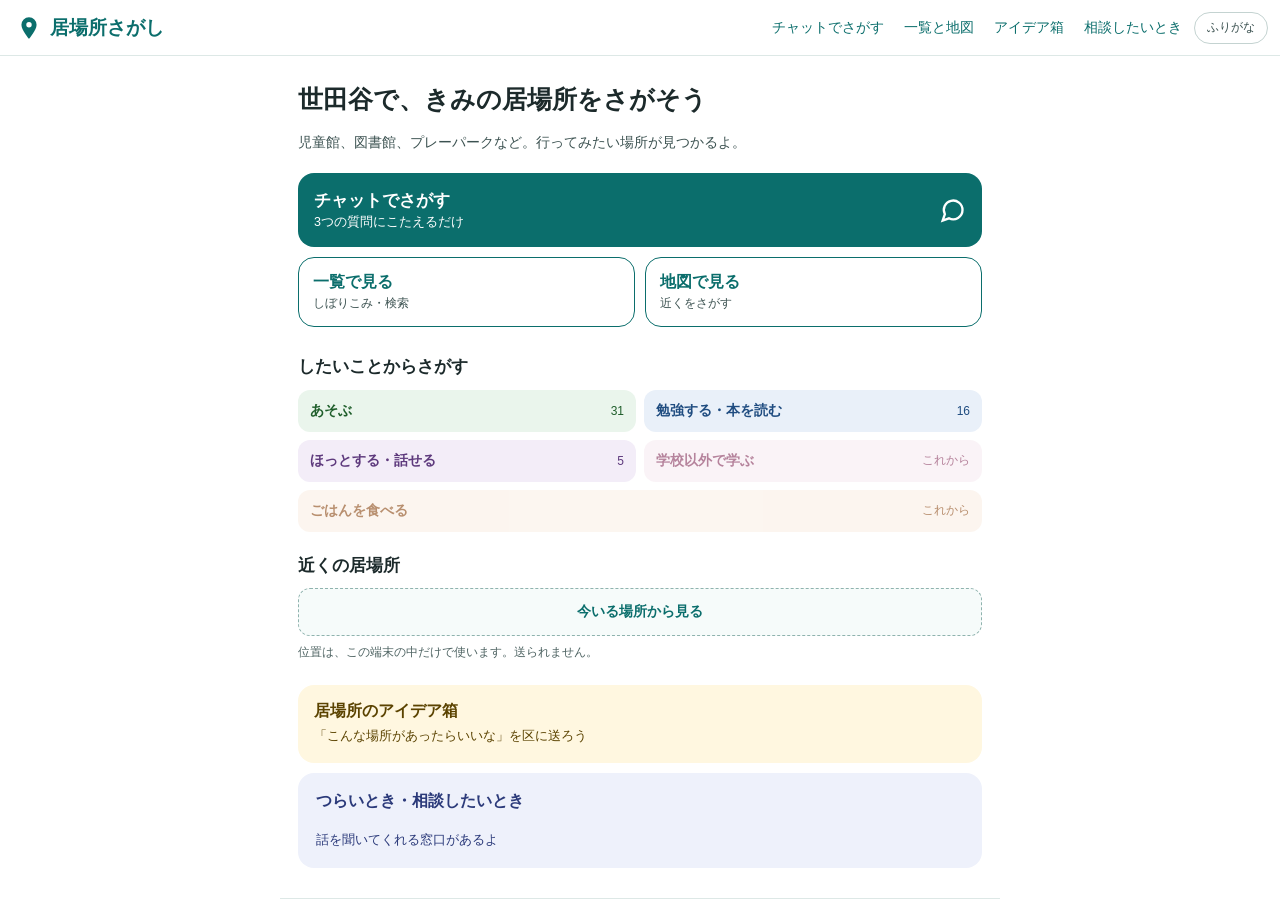
==== trial/index.html @ 089b8057 "試作: trial/ を追加（Decidim 0.32 の iframe コンポーネントに全画面で入れる完全版の検証用） - トップ・チャット・一覧・地図・詳細・アイデア箱・相談、PCは一覧と地図の2" ====
<!DOCTYPE html>
<html lang="ja">
<head>
<meta charset="UTF-8">
<meta name="viewport" content="width=device-width, initial-scale=1, viewport-fit=cover">
<meta name="robots" content="noindex">
<title>居場所さがし（試作）｜世田谷区 子ども・若者のページ</title>
<link rel="stylesheet" href="vendor/leaflet-1.9.4/leaflet.css">
<link rel="stylesheet" href="styles.css">
</head>
<body>
<div id="app">
  <header class="app-header">
    <a class="brand" href="#/">
      <svg width="26" height="26" viewBox="0 0 24 24" aria-hidden="true"><path fill="currentColor" d="M12 2a7 7 0 00-7 7c0 5 7 13 7 13s7-8 7-13a7 7 0 00-7-7zm0 9.5A2.5 2.5 0 1112 6.5a2.5 2.5 0 010 5z"/></svg>
      <span>居場所さがし</span>
    </a>
    <nav class="desk-nav" aria-label="メニュー">
      <a href="#/chat" data-nav="chat">チャットでさがす</a>
      <a href="#/list" data-nav="list">一覧と地図</a>
      <a href="#/idea" data-nav="idea">アイデア箱</a>
      <a href="#/help" data-nav="help">相談したいとき</a>
    </nav>
    <button type="button" class="furigana-btn" id="furigana" aria-pressed="false">ふりがな</button>
  </header>

  <main id="view" tabindex="-1"></main>

  <nav class="tabbar" aria-label="メニュー">
    <a href="#/" data-tab="top"><svg viewBox="0 0 24 24" aria-hidden="true"><path d="M3 11l9-7 9 7v9a1 1 0 01-1 1h-5v-6H9v6H4a1 1 0 01-1-1z"/></svg>トップ</a>
    <a href="#/chat" data-tab="chat"><svg viewBox="0 0 24 24" aria-hidden="true"><path d="M21 12a8 8 0 01-11.6 7.1L4 21l1.9-5.4A8 8 0 1121 12z"/></svg>チャット</a>
    <a href="#/list" data-tab="list"><svg viewBox="0 0 24 24" aria-hidden="true"><path d="M8 6h13M8 12h13M8 18h13M3 6h.01M3 12h.01M3 18h.01"/></svg>一覧</a>
    <a href="#/map" data-tab="map"><svg viewBox="0 0 24 24" aria-hidden="true"><path d="M9 4L3 6v14l6-2 6 2 6-2V4l-6 2-6-2zM9 4v14M15 6v14"/></svg>地図</a>
    <a href="#/idea" data-tab="idea"><svg viewBox="0 0 24 24" aria-hidden="true"><path d="M9 18h6M10 21h4M12 3a6 6 0 00-3.5 10.9V16h7v-2.1A6 6 0 0012 3z"/></svg>アイデア</a>
  </nav>
</div>

<script src="vendor/leaflet-1.9.4/leaflet.js"></script>
<script src="config.js"></script>
<script src="data.js"></script>
<script src="app.js"></script>
</body>
</html>
---- trial/vendor/leaflet-1.9.4/leaflet.css ----
/* required styles */

.leaflet-pane,
.leaflet-tile,
.leaflet-marker-icon,
.leaflet-marker-shadow,
.leaflet-tile-container,
.leaflet-pane > svg,
.leaflet-pane > canvas,
.leaflet-zoom-box,
.leaflet-image-layer,
.leaflet-layer {
	position: absolute;
	left: 0;
	top: 0;
	}
.leaflet-container {
	overflow: hidden;
	}
.leaflet-tile,
.leaflet-marker-icon,
.leaflet-marker-shadow {
	-webkit-user-select: none;
	   -moz-user-select: none;
	        user-select: none;
	  -webkit-user-drag: none;
	}
/* Prevents IE11 from highlighting tiles in blue */
.leaflet-tile::selection {
	background: transparent;
}
/* Safari renders non-retina tile on retina better with this, but Chrome is worse */
.leaflet-safari .leaflet-tile {
	image-rendering: -webkit-optimize-contrast;
	}
/* hack that prevents hw layers "stretching" when loading new tiles */
.leaflet-safari .leaflet-tile-container {
	width: 1600px;
	height: 1600px;
	-webkit-transform-origin: 0 0;
	}
.leaflet-marker-icon,
.leaflet-marker-shadow {
	display: block;
	}
/* .leaflet-container svg: reset svg max-width decleration shipped in Joomla! (joomla.org) 3.x */
/* .leaflet-container img: map is broken in FF if you have max-width: 100% on tiles */
.leaflet-container .leaflet-overlay-pane svg {
	max-width: none !important;
	max-height: none !important;
	}
.leaflet-container .leaflet-marker-pane img,
.leaflet-container .leaflet-shadow-pane img,
.leaflet-container .leaflet-tile-pane img,
.leaflet-container img.leaflet-image-layer,
.leaflet-container .leaflet-tile {
	max-width: none !important;
	max-height: none !important;
	width: auto;
	padding: 0;
	}

.leaflet-container img.leaflet-tile {
	/* See: https://bugs.chromium.org/p/chromium/issues/detail?id=600120 */
	mix-blend-mode: plus-lighter;
}

.leaflet-container.leaflet-touch-zoom {
	-ms-touch-action: pan-x pan-y;
	touch-action: pan-x pan-y;
	}
.leaflet-container.leaflet-touch-drag {
	-ms-touch-action: pinch-zoom;
	/* Fallback for FF which doesn't support pinch-zoom */
	touch-action: none;
	touch-action: pinch-zoom;
}
.leaflet-container.leaflet-touch-drag.leaflet-touch-zoom {
	-ms-touch-action: none;
	touch-action: none;
}
.leaflet-container {
	-webkit-tap-highlight-color: transparent;
}
.leaflet-container a {
	-webkit-tap-highlight-color: rgba(51, 181, 229, 0.4);
}
.leaflet-tile {
	filter: inherit;
	visibility: hidden;
	}
.leaflet-tile-loaded {
	visibility: inherit;
	}
.leaflet-zoom-box {
	width: 0;
	height: 0;
	-moz-box-sizing: border-box;
	     box-sizing: border-box;
	z-index: 800;
	}
/* workaround for https://bugzilla.mozilla.org/show_bug.cgi?id=888319 */
.leaflet-overlay-pane svg {
	-moz-user-select: none;
	}

.leaflet-pane         { z-index: 400; }

.leaflet-tile-pane    { z-index: 200; }
.leaflet-overlay-pane { z-index: 400; }
.leaflet-shadow-pane  { z-index: 500; }
.leaflet-marker-pane  { z-index: 600; }
.leaflet-tooltip-pane   { z-index: 650; }
.leaflet-popup-pane   { z-index: 700; }

.leaflet-map-pane canvas { z-index: 100; }
.leaflet-map-pane svg    { z-index: 200; }

.leaflet-vml-shape {
	width: 1px;
	height: 1px;
	}
.lvml {
	behavior: url(#default#VML);
	display: inline-block;
	position: absolute;
	}


/* control positioning */

.leaflet-control {
	position: relative;
	z-index: 800;
	pointer-events: visiblePainted; /* IE 9-10 doesn't have auto */
	pointer-events: auto;
	}
.leaflet-top,
.leaflet-bottom {
	position: absolute;
	z-index: 1000;
	pointer-events: none;
	}
.leaflet-top {
	top: 0;
	}
.leaflet-right {
	right: 0;
	}
.leaflet-bottom {
	bottom: 0;
	}
.leaflet-left {
	left: 0;
	}
.leaflet-control {
	float: left;
	clear: both;
	}
.leaflet-right .leaflet-control {
	float: right;
	}
.leaflet-top .leaflet-control {
	margin-top: 10px;
	}
.leaflet-bottom .leaflet-control {
	margin-bottom: 10px;
	}
.leaflet-left .leaflet-control {
	margin-left: 10px;
	}
.leaflet-right .leaflet-control {
	margin-right: 10px;
	}


/* zoom and fade animations */

.leaflet-fade-anim .leaflet-popup {
	opacity: 0;
	-webkit-transition: opacity 0.2s linear;
	   -moz-transition: opacity 0.2s linear;
	        transition: opacity 0.2s linear;
	}
.leaflet-fade-anim .leaflet-map-pane .leaflet-popup {
	opacity: 1;
	}
.leaflet-zoom-animated {
	-webkit-transform-origin: 0 0;
	    -ms-transform-origin: 0 0;
	        transform-origin: 0 0;
	}
svg.leaflet-zoom-animated {
	will-change: transform;
}

.leaflet-zoom-anim .leaflet-zoom-animated {
	-webkit-transition: -webkit-transform 0.25s cubic-bezier(0,0,0.25,1);
	   -moz-transition:    -moz-transform 0.25s cubic-bezier(0,0,0.25,1);
	        transition:         transform 0.25s cubic-bezier(0,0,0.25,1);
	}
.leaflet-zoom-anim .leaflet-tile,
.leaflet-pan-anim .leaflet-tile {
	-webkit-transition: none;
	   -moz-transition: none;
	        transition: none;
	}

.leaflet-zoom-anim .leaflet-zoom-hide {
	visibility: hidden;
	}


/* cursors */

.leaflet-interactive {
	cursor: pointer;
	}
.leaflet-grab {
	cursor: -webkit-grab;
	cursor:    -moz-grab;
	cursor:         grab;
	}
.leaflet-crosshair,
.leaflet-crosshair .leaflet-interactive {
	cursor: crosshair;
	}
.leaflet-popup-pane,
.leaflet-control {
	cursor: auto;
	}
.leaflet-dragging .leaflet-grab,
.leaflet-dragging .leaflet-grab .leaflet-interactive,
.leaflet-dragging .leaflet-marker-draggable {
	cursor: move;
	cursor: -webkit-grabbing;
	cursor:    -moz-grabbing;
	cursor:         grabbing;
	}

/* marker & overlays interactivity */
.leaflet-marker-icon,
.leaflet-marker-shadow,
.leaflet-image-layer,
.leaflet-pane > svg path,
.leaflet-tile-container {
	pointer-events: none;
	}

.leaflet-marker-icon.leaflet-interactive,
.leaflet-image-layer.leaflet-interactive,
.leaflet-pane > svg path.leaflet-interactive,
svg.leaflet-image-layer.leaflet-interactive path {
	pointer-events: visiblePainted; /* IE 9-10 doesn't have auto */
	pointer-events: auto;
	}

/* visual tweaks */

.leaflet-container {
	background: #ddd;
	outline-offset: 1px;
	}
.leaflet-container a {
	color: #0078A8;
	}
.leaflet-zoom-box {
	border: 2px dotted #38f;
	background: rgba(255,255,255,0.5);
	}


/* general typography */
.leaflet-container {
	font-family: "Helvetica Neue", Arial, Helvetica, sans-serif;
	font-size: 12px;
	font-size: 0.75rem;
	line-height: 1.5;
	}


/* general toolbar styles */

.leaflet-bar {
	box-shadow: 0 1px 5px rgba(0,0,0,0.65);
	border-radius: 4px;
	}
.leaflet-bar a {
	background-color: #fff;
	border-bottom: 1px solid #ccc;
	width: 26px;
	height: 26px;
	line-height: 26px;
	display: block;
	text-align: center;
	text-decoration: none;
	color: black;
	}
.leaflet-bar a,
.leaflet-control-layers-toggle {
	background-position: 50% 50%;
	background-repeat: no-repeat;
	display: block;
	}
.leaflet-bar a:hover,
.leaflet-bar a:focus {
	background-color: #f4f4f4;
	}
.leaflet-bar a:first-child {
	border-top-left-radius: 4px;
	border-top-right-radius: 4px;
	}
.leaflet-bar a:last-child {
	border-bottom-left-radius: 4px;
	border-bottom-right-radius: 4px;
	border-bottom: none;
	}
.leaflet-bar a.leaflet-disabled {
	cursor: default;
	background-color: #f4f4f4;
	color: #bbb;
	}

.leaflet-touch .leaflet-bar a {
	width: 30px;
	height: 30px;
	line-height: 30px;
	}
.leaflet-touch .leaflet-bar a:first-child {
	border-top-left-radius: 2px;
	border-top-right-radius: 2px;
	}
.leaflet-touch .leaflet-bar a:last-child {
	border-bottom-left-radius: 2px;
	border-bottom-right-radius: 2px;
	}

/* zoom control */

.leaflet-control-zoom-in,
.leaflet-control-zoom-out {
	font: bold 18px 'Lucida Console', Monaco, monospace;
	text-indent: 1px;
	}

.leaflet-touch .leaflet-control-zoom-in, .leaflet-touch .leaflet-control-zoom-out  {
	font-size: 22px;
	}


/* layers control */

.leaflet-control-layers {
	box-shadow: 0 1px 5px rgba(0,0,0,0.4);
	background: #fff;
	border-radius: 5px;
	}
.leaflet-control-layers-toggle {
	background-image: url(images/layers.png);
	width: 36px;
	height: 36px;
	}
.leaflet-retina .leaflet-control-layers-toggle {
	background-image: url(images/layers-2x.png);
	background-size: 26px 26px;
	}
.leaflet-touch .leaflet-control-layers-toggle {
	width: 44px;
	height: 44px;
	}
.leaflet-control-layers .leaflet-control-layers-list,
.leaflet-control-layers-expanded .leaflet-control-layers-toggle {
	display: none;
	}
.leaflet-control-layers-expanded .leaflet-control-layers-list {
	display: block;
	position: relative;
	}
.leaflet-control-layers-expanded {
	padding: 6px 10px 6px 6px;
	color: #333;
	background: #fff;
	}
.leaflet-control-layers-scrollbar {
	overflow-y: scroll;
	overflow-x: hidden;
	padding-right: 5px;
	}
.leaflet-control-layers-selector {
	margin-top: 2px;
	position: relative;
	top: 1px;
	}
.leaflet-control-layers label {
	display: block;
	font-size: 13px;
	font-size: 1.08333em;
	}
.leaflet-control-layers-separator {
	height: 0;
	border-top: 1px solid #ddd;
	margin: 5px -10px 5px -6px;
	}

/* Default icon URLs */
.leaflet-default-icon-path { /* used only in path-guessing heuristic, see L.Icon.Default */
	background-image: url(images/marker-icon.png);
	}


/* attribution and scale controls */

.leaflet-container .leaflet-control-attribution {
	background: #fff;
	background: rgba(255, 255, 255, 0.8);
	margin: 0;
	}
.leaflet-control-attribution,
.leaflet-control-scale-line {
	padding: 0 5px;
	color: #333;
	line-height: 1.4;
	}
.leaflet-control-attribution a {
	text-decoration: none;
	}
.leaflet-control-attribution a:hover,
.leaflet-control-attribution a:focus {
	text-decoration: underline;
	}
.leaflet-attribution-flag {
	display: inline !important;
	vertical-align: baseline !important;
	width: 1em;
	height: 0.6669em;
	}
.leaflet-left .leaflet-control-scale {
	margin-left: 5px;
	}
.leaflet-bottom .leaflet-control-scale {
	margin-bottom: 5px;
	}
.leaflet-control-scale-line {
	border: 2px solid #777;
	border-top: none;
	line-height: 1.1;
	padding: 2px 5px 1px;
	white-space: nowrap;
	-moz-box-sizing: border-box;
	     box-sizing: border-box;
	background: rgba(255, 255, 255, 0.8);
	text-shadow: 1px 1px #fff;
	}
.leaflet-control-scale-line:not(:first-child) {
	border-top: 2px solid #777;
	border-bottom: none;
	margin-top: -2px;
	}
.leaflet-control-scale-line:not(:first-child):not(:last-child) {
	border-bottom: 2px solid #777;
	}

.leaflet-touch .leaflet-control-attribution,
.leaflet-touch .leaflet-control-layers,
.leaflet-touch .leaflet-bar {
	box-shadow: none;
	}
.leaflet-touch .leaflet-control-layers,
.leaflet-touch .leaflet-bar {
	border: 2px solid rgba(0,0,0,0.2);
	background-clip: padding-box;
	}


/* popup */

.leaflet-popup {
	position: absolute;
	text-align: center;
	margin-bottom: 20px;
	}
.leaflet-popup-content-wrapper {
	padding: 1px;
	text-align: left;
	border-radius: 12px;
	}
.leaflet-popup-content {
	margin: 13px 24px 13px 20px;
	line-height: 1.3;
	font-size: 13px;
	font-size: 1.08333em;
	min-height: 1px;
	}
.leaflet-popup-content p {
	margin: 17px 0;
	margin: 1.3em 0;
	}
.leaflet-popup-tip-container {
	width: 40px;
	height: 20px;
	position: absolute;
	left: 50%;
	margin-top: -1px;
	margin-left: -20px;
	overflow: hidden;
	pointer-events: none;
	}
.leaflet-popup-tip {
	width: 17px;
	height: 17px;
	padding: 1px;

	margin: -10px auto 0;
	pointer-events: auto;

	-webkit-transform: rotate(45deg);
	   -moz-transform: rotate(45deg);
	    -ms-transform: rotate(45deg);
	        transform: rotate(45deg);
	}
.leaflet-popup-content-wrapper,
.leaflet-popup-tip {
	background: white;
	color: #333;
	box-shadow: 0 3px 14px rgba(0,0,0,0.4);
	}
.leaflet-container a.leaflet-popup-close-button {
	position: absolute;
	top: 0;
	right: 0;
	border: none;
	text-align: center;
	width: 24px;
	height: 24px;
	font: 16px/24px Tahoma, Verdana, sans-serif;
	color: #757575;
	text-decoration: none;
	background: transparent;
	}
.leaflet-container a.leaflet-popup-close-button:hover,
.leaflet-container a.leaflet-popup-close-button:focus {
	color: #585858;
	}
.leaflet-popup-scrolled {
	overflow: auto;
	}

.leaflet-oldie .leaflet-popup-content-wrapper {
	-ms-zoom: 1;
	}
.leaflet-oldie .leaflet-popup-tip {
	width: 24px;
	margin: 0 auto;

	-ms-filter: "progid:DXImageTransform.Microsoft.Matrix(M11=0.70710678, M12=0.70710678, M21=-0.70710678, M22=0.70710678)";
	filter: progid:DXImageTransform.Microsoft.Matrix(M11=0.70710678, M12=0.70710678, M21=-0.70710678, M22=0.70710678);
	}

.leaflet-oldie .leaflet-control-zoom,
.leaflet-oldie .leaflet-control-layers,
.leaflet-oldie .leaflet-popup-content-wrapper,
.leaflet-oldie .leaflet-popup-tip {
	border: 1px solid #999;
	}


/* div icon */

.leaflet-div-icon {
	background: #fff;
	border: 1px solid #666;
	}


/* Tooltip */
/* Base styles for the element that has a tooltip */
.leaflet-tooltip {
	position: absolute;
	padding: 6px;
	background-color: #fff;
	border: 1px solid #fff;
	border-radius: 3px;
	color: #222;
	white-space: nowrap;
	-webkit-user-select: none;
	-moz-user-select: none;
	-ms-user-select: none;
	user-select: none;
	pointer-events: none;
	box-shadow: 0 1px 3px rgba(0,0,0,0.4);
	}
.leaflet-tooltip.leaflet-interactive {
	cursor: pointer;
	pointer-events: auto;
	}
.leaflet-tooltip-top:before,
.leaflet-tooltip-bottom:before,
.leaflet-tooltip-left:before,
.leaflet-tooltip-right:before {
	position: absolute;
	pointer-events: none;
	border: 6px solid transparent;
	background: transparent;
	content: "";
	}

/* Directions */

.leaflet-tooltip-bottom {
	margin-top: 6px;
}
.leaflet-tooltip-top {
	margin-top: -6px;
}
.leaflet-tooltip-bottom:before,
.leaflet-tooltip-top:before {
	left: 50%;
	margin-left: -6px;
	}
.leaflet-tooltip-top:before {
	bottom: 0;
	margin-bottom: -12px;
	border-top-color: #fff;
	}
.leaflet-tooltip-bottom:before {
	top: 0;
	margin-top: -12px;
	margin-left: -6px;
	border-bottom-color: #fff;
	}
.leaflet-tooltip-left {
	margin-left: -6px;
}
.leaflet-tooltip-right {
	margin-left: 6px;
}
.leaflet-tooltip-left:before,
.leaflet-tooltip-right:before {
	top: 50%;
	margin-top: -6px;
	}
.leaflet-tooltip-left:before {
	right: 0;
	margin-right: -12px;
	border-left-color: #fff;
	}
.leaflet-tooltip-right:before {
	left: 0;
	margin-left: -12px;
	border-right-color: #fff;
	}

/* Printing */

@media print {
	/* Prevent printers from removing background-images of controls. */
	.leaflet-control {
		-webkit-print-color-adjust: exact;
		print-color-adjust: exact;
		}
	}
---- trial/styles.css ----
/* ===== 居場所さがし 完全版試作（Decidimのiframeコンポーネントに全画面で入る前提）===== */
:root {
  --brand: #0b6e6c; --brand-dark: #08504f; --brand-pale: #e8f4f2;
  --ink: #1c2a2b; --sub: #4f6463; --line: #dde8e6; --bg: #ffffff;
  --play: #3a8f4b; --study: #2e68ad; --calm: #8a5bb0; --learn: #b0457a; --food: #c9671a;
}
* { box-sizing: border-box; }
html, body { margin: 0; height: 100%; overflow: hidden; background: var(--bg); color: var(--ink);
  font-family: -apple-system, BlinkMacSystemFont, "Hiragino Sans", "Noto Sans JP", "Yu Gothic", sans-serif; }
a { color: var(--brand); }
button { font: inherit; cursor: pointer; }
h1, h2 { line-height: 1.45; }

/* ふりがな：オフのときは rt を隠す */
body:not(.furigana-on) rt { display: none; }
rt { font-size: .5em; }

#app { height: 100vh; height: 100dvh; display: flex; flex-direction: column; }
.app-header { flex: none; height: 56px; display: flex; align-items: center; gap: 12px;
  padding: 0 12px 0 16px; border-bottom: 1px solid var(--line); }
.brand { display: flex; align-items: center; gap: 8px; color: var(--brand); text-decoration: none; font-weight: 700; font-size: 19px; margin-right: auto; }
.desk-nav { display: none; gap: 20px; font-size: 14px; }
.desk-nav a { text-decoration: none; }
.desk-nav a[aria-current="page"] { font-weight: 700; text-decoration: underline; text-underline-offset: 6px; }
.furigana-btn { height: 32px; border: 1px solid #c4d3d1; background: #fff; color: #3c5251; border-radius: 999px; padding: 0 12px; font-size: 12px; }
.furigana-btn[aria-pressed="true"] { border: 1.5px solid var(--brand); background: var(--brand-pale); color: var(--brand); font-weight: 700; }

#view { flex: 1; min-height: 0; overflow-y: auto; -webkit-overflow-scrolling: touch; overscroll-behavior: contain; outline: none; }
#view.fixed { overflow: hidden; display: flex; flex-direction: column; }

.tabbar { flex: none; height: 64px; display: grid; grid-template-columns: repeat(5, minmax(0, 1fr));
  border-top: 1px solid var(--line); background: var(--bg); padding-bottom: env(safe-area-inset-bottom); }
.tabbar a { display: flex; flex-direction: column; align-items: center; justify-content: center; gap: 2px;
  font-size: 11px; color: var(--sub); text-decoration: none; }
.tabbar svg { width: 22px; height: 22px; fill: none; stroke: currentColor; stroke-width: 2; }
.tabbar a[aria-current="page"] { color: var(--brand); font-weight: 700; }

.wrap { max-width: 720px; margin: 0 auto; }
.pad { padding: 16px 18px; }
.muted { color: var(--sub); }
.small { font-size: 12px; line-height: 1.7; }

/* トップ */
.hero { padding: 22px 18px 6px; }
.hero h1 { margin: 0 0 8px; font-size: 25px; line-height: 1.7; }
.hero p { margin: 0; color: #3c5251; font-size: 14px; line-height: 1.9; }
.entry { display: grid; gap: 10px; padding: 12px 18px; }
.entry .main { display: flex; align-items: center; justify-content: space-between; background: var(--brand); color: #fff;
  border-radius: 16px; padding: 16px; text-decoration: none; }
.entry .main b { display: block; font-size: 17px; } .entry .main small { font-size: 12.5px; }
.entry .two { display: grid; grid-template-columns: 1fr 1fr; gap: 10px; }
.entry .sub { border: 1.5px solid var(--brand); color: var(--brand); border-radius: 16px; padding: 14px; text-decoration: none; }
.entry .sub b { display: block; font-size: 16px; } .entry .sub small { font-size: 12px; color: #3c5251; }
.section { padding: 16px 18px 6px; }
.section h2 { margin: 0 0 10px; font-size: 17px; }
.kinds { display: grid; grid-template-columns: 1fr 1fr; gap: 8px; }
.kind-tile { display: flex; justify-content: space-between; align-items: center; border-radius: 12px; padding: 12px; font-weight: 700; font-size: 14px; text-decoration: none; }
.kind-tile > span:last-child { font-weight: 400; font-size: 12px; }
.kind-tile .k-label { font-weight: 700; font-size: 14px; }
.kind-tile.play { background: #eaf5ec; color: #1f5e2b; } .kind-tile.study { background: #e9f0f9; color: #1f4c80; }
.kind-tile.calm { background: #f3edf8; color: #5e3a7d; } .kind-tile.learn { background: #f8ecf2; color: #85315b; }
.kind-tile.food { background: #fbf0e6; color: #8a4510; grid-column: span 2; }
.kind-tile.empty { opacity: .6; }
.near-btn { width: 100%; height: 48px; border: 1.5px dashed #8fb3ae; background: #f6fbfa; color: var(--brand); border-radius: 12px; font-weight: 700; font-size: 14px; }
.banner { display: block; border-radius: 16px; padding: 16px; text-decoration: none; margin-bottom: 10px; }
.banner b { display: block; font-size: 16px; margin-bottom: 4px; } .banner span { font-size: 13px; line-height: 1.6; }
.banner.idea { background: #fff7e0; color: #5b4300; } .banner.help { background: #eef1fb; color: #2b3a7a; }
.app-footer { margin-top: 14px; padding: 16px 18px 24px; border-top: 1px solid var(--line); display: flex; flex-direction: column; gap: 8px; font-size: 12.5px; color: #3c5251; line-height: 1.7; }

/* 分類のしるし */
.chip { display: inline-block; font-size: 11px; font-weight: 700; border-radius: 6px; padding: 0 6px; border: 1px solid currentColor; }
.chip.play { color: #2f7a3e; } .chip.study { color: #245a96; } .chip.calm { color: #6b3f91; } .chip.learn { color: #8f3460; } .chip.food { color: #a9520f; }

/* カード */
.card { display: flex; gap: 8px; border: 1px solid var(--line); border-radius: 14px; padding: 12px; background: #fff; }
.card.active { border: 2px solid var(--brand); }
.card a.body { flex: 1; min-width: 0; text-decoration: none; color: var(--ink); display: flex; flex-direction: column; gap: 3px; }
.card .row { display: flex; gap: 6px; align-items: center; font-size: 11px; color: var(--sub); }
.card .name { font-size: 15px; font-weight: 700; }
.card .when { font-size: 12.5px; font-weight: 700; color: var(--brand); }
.card .addr { font-size: 12px; color: var(--sub); }
.save-btn { flex: none; width: 44px; height: 44px; border: 0; background: transparent; display: flex; align-items: center; justify-content: center; }
.save-btn svg { width: 22px; height: 22px; fill: none; stroke: var(--sub); stroke-width: 2; }
.save-btn[aria-pressed="true"] svg { fill: var(--brand); stroke: var(--brand); }

/* チャット */
.chat { padding: 14px 14px 4px; display: flex; flex-direction: column; gap: 9px; }
.msg { max-width: 85%; padding: 8px 13px; border-radius: 16px; line-height: 1.7; font-size: 15px; white-space: pre-wrap; }
.msg.bot { align-self: flex-start; background: var(--brand-pale); border-bottom-left-radius: 4px; }
.msg.user { align-self: flex-end; background: var(--brand); color: #fff; border-bottom-right-radius: 4px; font-weight: 700; }
.choices { display: flex; flex-wrap: wrap; gap: 8px; padding: 6px 14px 18px; }
.choice-btn { min-height: 44px; padding: 8px 14px; border: 1.5px solid var(--brand); background: #fff; color: var(--brand); border-radius: 22px; font-size: 14px; }
.choice-btn.secondary { border-color: #c4d3d1; color: var(--sub); }
.choice-btn.zero { border-style: dashed; color: var(--sub); border-color: #c4d3d1; }
.chat-tools { display: flex; justify-content: flex-end; padding: 8px 14px 0; }
.text-btn { border: 0; background: transparent; color: var(--brand); font-weight: 700; font-size: 13px; padding: 8px; }

/* 一覧 */
.filters { flex: none; padding: 12px 14px 8px; display: flex; flex-direction: column; gap: 10px; border-bottom: 1px solid var(--line); background: #fff; }
.search { display: flex; align-items: center; gap: 8px; height: 44px; border: 1px solid #c4d3d1; border-radius: 12px; padding: 0 12px; }
.search input { border: 0; outline: none; font: inherit; font-size: 15px; flex: 1; min-width: 0; }
.chips { display: flex; gap: 6px; overflow-x: auto; scrollbar-width: none; }
.f-chip { flex: none; height: 34px; font-size: 13px; border: 1px solid #c4d3d1; background: #fff; border-radius: 999px; padding: 0 12px; color: var(--ink); }
.f-chip[aria-pressed="true"] { background: var(--brand); color: #fff; border-color: var(--brand); }
.f-chip.k-play[aria-pressed="true"] { background: var(--play); border-color: var(--play); }
.f-chip.k-study[aria-pressed="true"] { background: var(--study); border-color: var(--study); }
.f-chip.k-calm[aria-pressed="true"] { background: var(--calm); border-color: var(--calm); }
.f-chip.k-learn[aria-pressed="true"] { background: var(--learn); border-color: var(--learn); }
.f-chip.k-food[aria-pressed="true"] { background: var(--food); border-color: var(--food); }
.selects { display: flex; gap: 8px; flex-wrap: wrap; align-items: center; justify-content: space-between; font-size: 13px; }
.selects select { height: 34px; border: 1px solid #c4d3d1; border-radius: 8px; font: inherit; font-size: 13px; padding: 0 6px; background: #fff; }
.list { padding: 10px 14px 20px; display: flex; flex-direction: column; gap: 10px; }
.empty-note { padding: 24px 18px; text-align: center; color: var(--sub); font-size: 14px; line-height: 1.8; }

/* 地図 */
.map-wrap { flex: 1; min-height: 0; position: relative; }
.map-canvas { position: absolute; inset: 0; z-index: 0; }
.map-tools { position: absolute; right: 12px; top: 12px; z-index: 500; display: flex; flex-direction: column; gap: 8px; align-items: flex-end; }
.map-tools button, .map-tools a { min-width: 44px; height: 44px; border-radius: 12px; border: 0; background: #fff; box-shadow: 0 2px 8px rgba(0,0,0,.18);
  display: flex; align-items: center; justify-content: center; text-decoration: none; font-size: 13px; font-weight: 700; padding: 0 10px; }
.map-card { position: absolute; left: 12px; right: 12px; bottom: 12px; z-index: 500; background: #fff; border-radius: 16px; box-shadow: 0 4px 16px rgba(0,0,0,.15); padding: 10px 12px; }
.map-card .card { border: 0; padding: 2px; }
.map-card .go { display: flex; align-items: center; justify-content: center; height: 40px; border-radius: 20px; background: var(--brand); color: #fff; font-weight: 700; font-size: 14px; text-decoration: none; margin-top: 6px; }
.pin { border-radius: 50%; border: 2px solid #fff; box-shadow: 0 1px 3px rgba(0,0,0,.35); }
.pin.on { outline: 3px solid var(--brand); }
.me { width: 16px; height: 16px; border-radius: 50%; background: #1a73e8; border: 3px solid #fff; box-shadow: 0 0 0 8px rgba(26,115,232,.18); }

/* 詳細 */
.detail { padding: 14px 18px 24px; display: flex; flex-direction: column; gap: 14px; }
.detail h1 { margin: 0; font-size: 24px; line-height: 1.4; }
.detail .lead { margin: 0; font-size: 14.5px; line-height: 1.8; }
.detail dl { margin: 0; display: grid; grid-template-columns: 4.2em minmax(0, 1fr); gap: 10px; font-size: 14.5px; line-height: 1.6; }
.detail dt { color: var(--sub); } .detail dd { margin: 0; }
.mini { height: 170px; border-radius: 14px; overflow: hidden; }
.btn-row { display: grid; grid-template-columns: 1fr 1fr; gap: 8px; }
.btn { display: flex; align-items: center; justify-content: center; min-height: 44px; border-radius: 12px; padding: 8px 12px; font-weight: 700; font-size: 14px; text-decoration: none; text-align: center; }
.btn.primary { background: var(--brand); color: #fff; border: 0; }
.btn.outline { border: 1.5px solid var(--brand); color: var(--brand); background: #fff; }
.btn.soft { background: #f1f5f4; color: var(--ink); border: 0; }
.btn[aria-disabled="true"] { opacity: .5; pointer-events: none; }
.divider { border-top: 1px solid var(--line); padding-top: 14px; display: flex; flex-direction: column; gap: 8px; }
.divider h2 { margin: 0; font-size: 16px; }
.back { align-self: flex-start; font-size: 14px; font-weight: 700; text-decoration: none; padding: 6px 0; }
.toast { position: fixed; left: 50%; bottom: 84px; transform: translateX(-50%); background: #1c2a2b; color: #fff; padding: 8px 14px; border-radius: 999px; font-size: 13px; z-index: 1000; }

/* アイデア・相談 */
.idea-box { padding: 18px; display: flex; flex-direction: column; gap: 14px; }
.idea-box h1, .help h1 { margin: 0; font-size: 24px; }
.idea-box p, .help p { margin: 0; font-size: 14.5px; line-height: 1.8; }
.help { padding: 18px; display: flex; flex-direction: column; gap: 14px; background: #f7f8fc; min-height: 100%; }
.help-card { background: #fff; border-radius: 16px; padding: 14px; display: flex; flex-direction: column; gap: 6px; box-shadow: 0 1px 3px rgba(0,0,0,.06); }
.help-card .label { font-size: 12px; font-weight: 700; color: #2b3a7a; }
.help-card .name { font-size: 16px; font-weight: 700; }

/* パソコン：一覧と地図を2列に */
.split { display: block; height: 100%; }
@media (min-width: 900px) {
  .tabbar { display: none; }
  .desk-nav { display: flex; }
  .split { display: grid; grid-template-columns: minmax(340px, 2fr) minmax(0, 3fr); height: 100%; }
  .split > .side { display: flex; flex-direction: column; min-height: 0; border-right: 1px solid var(--line); }
  .split > .side .list { flex: 1; min-height: 0; overflow-y: auto; }
  .split > .map-wrap { height: 100%; }
}
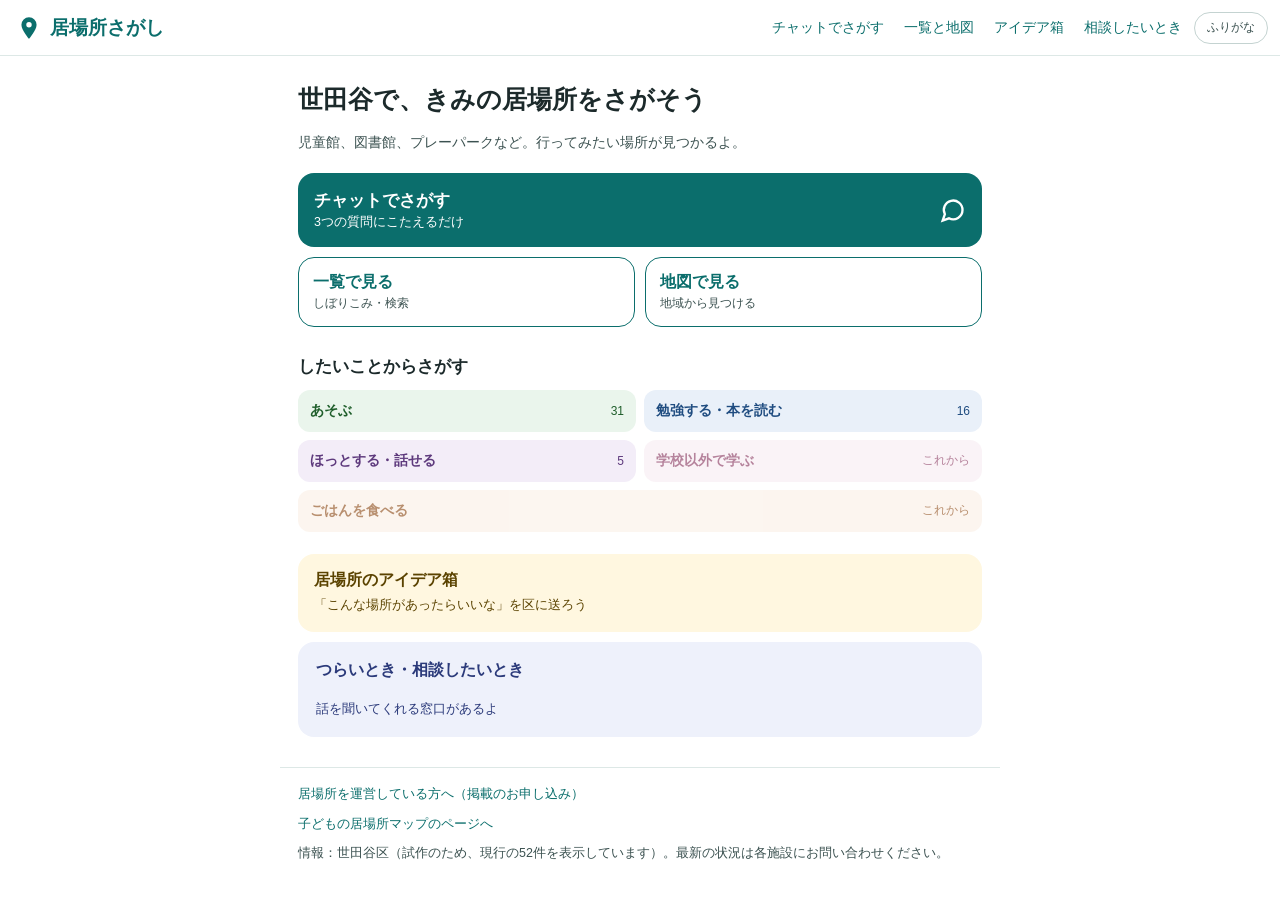
==== commit 41135268: "trial: 取り組みのページへ戻るリンクを追加し、ほぞん機能を削除 - ヘッダーの左上に、埋め込み元の取り組みのページ（おとな向けの入口）へ戻るリンクを追加（スマホ「もどる」、PC「子どもの居場所マ" ====
--- a/trial/index.html
+++ b/trial/index.html
@@ -11,6 +11,7 @@
 <body>
 <div id="app">
   <header class="app-header">
+    <a class="lp-back" id="lp-back" target="_top" hidden><svg width="18" height="18" viewBox="0 0 24 24" fill="none" stroke="currentColor" stroke-width="2.4" aria-hidden="true"><path d="M15 18l-6-6 6-6"/></svg><span class="sp">もどる</span><span class="pc">子どもの居場所マップのページへ</span></a>
     <a class="brand" href="#/">
       <svg width="26" height="26" viewBox="0 0 24 24" aria-hidden="true"><path fill="currentColor" d="M12 2a7 7 0 00-7 7c0 5 7 13 7 13s7-8 7-13a7 7 0 00-7-7zm0 9.5A2.5 2.5 0 1112 6.5a2.5 2.5 0 010 5z"/></svg>
       <span>居場所さがし</span>
--- a/trial/styles.css
+++ b/trial/styles.css
@@ -18,6 +18,9 @@
 #app { height: 100vh; height: 100dvh; display: flex; flex-direction: column; }
 .app-header { flex: none; height: 56px; display: flex; align-items: center; gap: 12px;
   padding: 0 12px 0 16px; border-bottom: 1px solid var(--line); }
+.lp-back { flex: none; display: flex; align-items: center; gap: 4px; height: 44px; padding: 0 10px 0 2px; margin-right: 2px; border-right: 1px solid var(--line); color: var(--brand); text-decoration: none; font-weight: 700; font-size: 14px; white-space: nowrap; }
+.lp-back[hidden] { display: none; }
+.lp-back .pc { display: none; }
 .brand { display: flex; align-items: center; gap: 8px; color: var(--brand); text-decoration: none; font-weight: 700; font-size: 19px; margin-right: auto; }
 .desk-nav { display: none; gap: 20px; font-size: 14px; }
 .desk-nav a { text-decoration: none; }
@@ -61,7 +64,6 @@
 .kind-tile.calm { background: #f3edf8; color: #5e3a7d; } .kind-tile.learn { background: #f8ecf2; color: #85315b; }
 .kind-tile.food { background: #fbf0e6; color: #8a4510; grid-column: span 2; }
 .kind-tile.empty { opacity: .6; }
-.near-btn { width: 100%; height: 48px; border: 1.5px dashed #8fb3ae; background: #f6fbfa; color: var(--brand); border-radius: 12px; font-weight: 700; font-size: 14px; }
 .banner { display: block; border-radius: 16px; padding: 16px; text-decoration: none; margin-bottom: 10px; }
 .banner b { display: block; font-size: 16px; margin-bottom: 4px; } .banner span { font-size: 13px; line-height: 1.6; }
 .banner.idea { background: #fff7e0; color: #5b4300; } .banner.help { background: #eef1fb; color: #2b3a7a; }
@@ -79,9 +81,6 @@
 .card .name { font-size: 15px; font-weight: 700; }
 .card .when { font-size: 12.5px; font-weight: 700; color: var(--brand); }
 .card .addr { font-size: 12px; color: var(--sub); }
-.save-btn { flex: none; width: 44px; height: 44px; border: 0; background: transparent; display: flex; align-items: center; justify-content: center; }
-.save-btn svg { width: 22px; height: 22px; fill: none; stroke: var(--sub); stroke-width: 2; }
-.save-btn[aria-pressed="true"] svg { fill: var(--brand); stroke: var(--brand); }
 
 /* チャット */
 .chat { padding: 14px 14px 4px; display: flex; flex-direction: column; gap: 9px; }
@@ -123,7 +122,6 @@
 .map-card .go { display: flex; align-items: center; justify-content: center; height: 40px; border-radius: 20px; background: var(--brand); color: #fff; font-weight: 700; font-size: 14px; text-decoration: none; margin-top: 6px; }
 .pin { border-radius: 50%; border: 2px solid #fff; box-shadow: 0 1px 3px rgba(0,0,0,.35); }
 .pin.on { outline: 3px solid var(--brand); }
-.me { width: 16px; height: 16px; border-radius: 50%; background: #1a73e8; border: 3px solid #fff; box-shadow: 0 0 0 8px rgba(26,115,232,.18); }
 
 /* 詳細 */
 .detail { padding: 14px 18px 24px; display: flex; flex-direction: column; gap: 14px; }
@@ -157,6 +155,9 @@
 @media (min-width: 900px) {
   .tabbar { display: none; }
   .desk-nav { display: flex; }
+  .lp-back { font-weight: 500; padding-right: 16px; }
+  .lp-back .sp { display: none; }
+  .lp-back .pc { display: inline; }
   .split { display: grid; grid-template-columns: minmax(340px, 2fr) minmax(0, 3fr); height: 100%; }
   .split > .side { display: flex; flex-direction: column; min-height: 0; border-right: 1px solid var(--line); }
   .split > .side .list { flex: 1; min-height: 0; overflow-y: auto; }
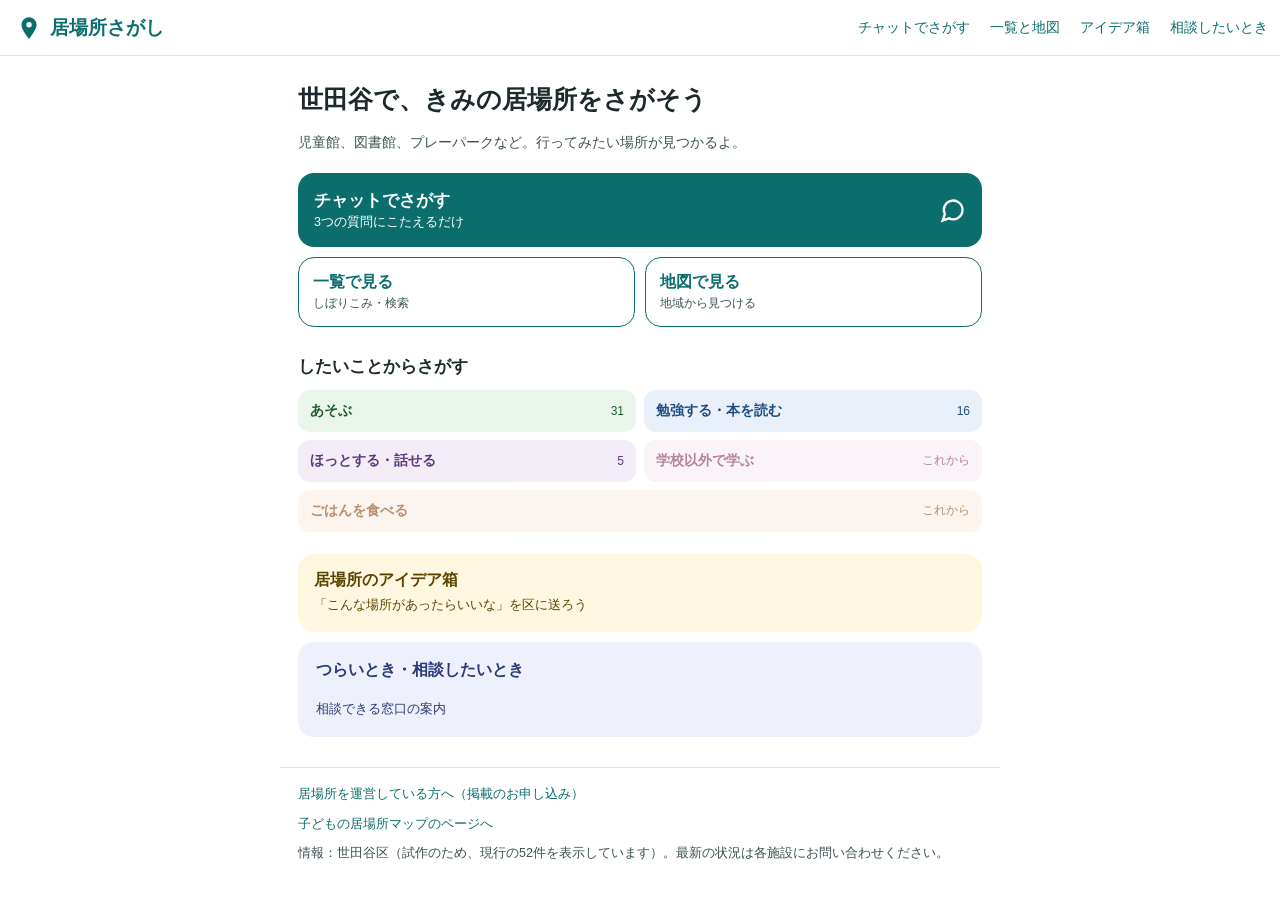
==== commit 3746c010: "trial: 経路検索・類似施設・ふりがなを削除し、案内文を仮表示に変更 Co-Authored-By: Claude Opus 5.5 <noreply@anthropic.com> Claude-" ====
--- a/trial/index.html
+++ b/trial/index.html
@@ -22,7 +22,6 @@
       <a href="#/idea" data-nav="idea">アイデア箱</a>
       <a href="#/help" data-nav="help">相談したいとき</a>
     </nav>
-    <button type="button" class="furigana-btn" id="furigana" aria-pressed="false">ふりがな</button>
   </header>
 
   <main id="view" tabindex="-1"></main>
--- a/trial/styles.css
+++ b/trial/styles.css
@@ -11,9 +11,6 @@
 button { font: inherit; cursor: pointer; }
 h1, h2 { line-height: 1.45; }
 
-/* ふりがな：オフのときは rt を隠す */
-body:not(.furigana-on) rt { display: none; }
-rt { font-size: .5em; }
 
 #app { height: 100vh; height: 100dvh; display: flex; flex-direction: column; }
 .app-header { flex: none; height: 56px; display: flex; align-items: center; gap: 12px;
@@ -25,8 +22,6 @@
 .desk-nav { display: none; gap: 20px; font-size: 14px; }
 .desk-nav a { text-decoration: none; }
 .desk-nav a[aria-current="page"] { font-weight: 700; text-decoration: underline; text-underline-offset: 6px; }
-.furigana-btn { height: 32px; border: 1px solid #c4d3d1; background: #fff; color: #3c5251; border-radius: 999px; padding: 0 12px; font-size: 12px; }
-.furigana-btn[aria-pressed="true"] { border: 1.5px solid var(--brand); background: var(--brand-pale); color: var(--brand); font-weight: 700; }
 
 #view { flex: 1; min-height: 0; overflow-y: auto; -webkit-overflow-scrolling: touch; overscroll-behavior: contain; outline: none; }
 #view.fixed { overflow: hidden; display: flex; flex-direction: column; }
